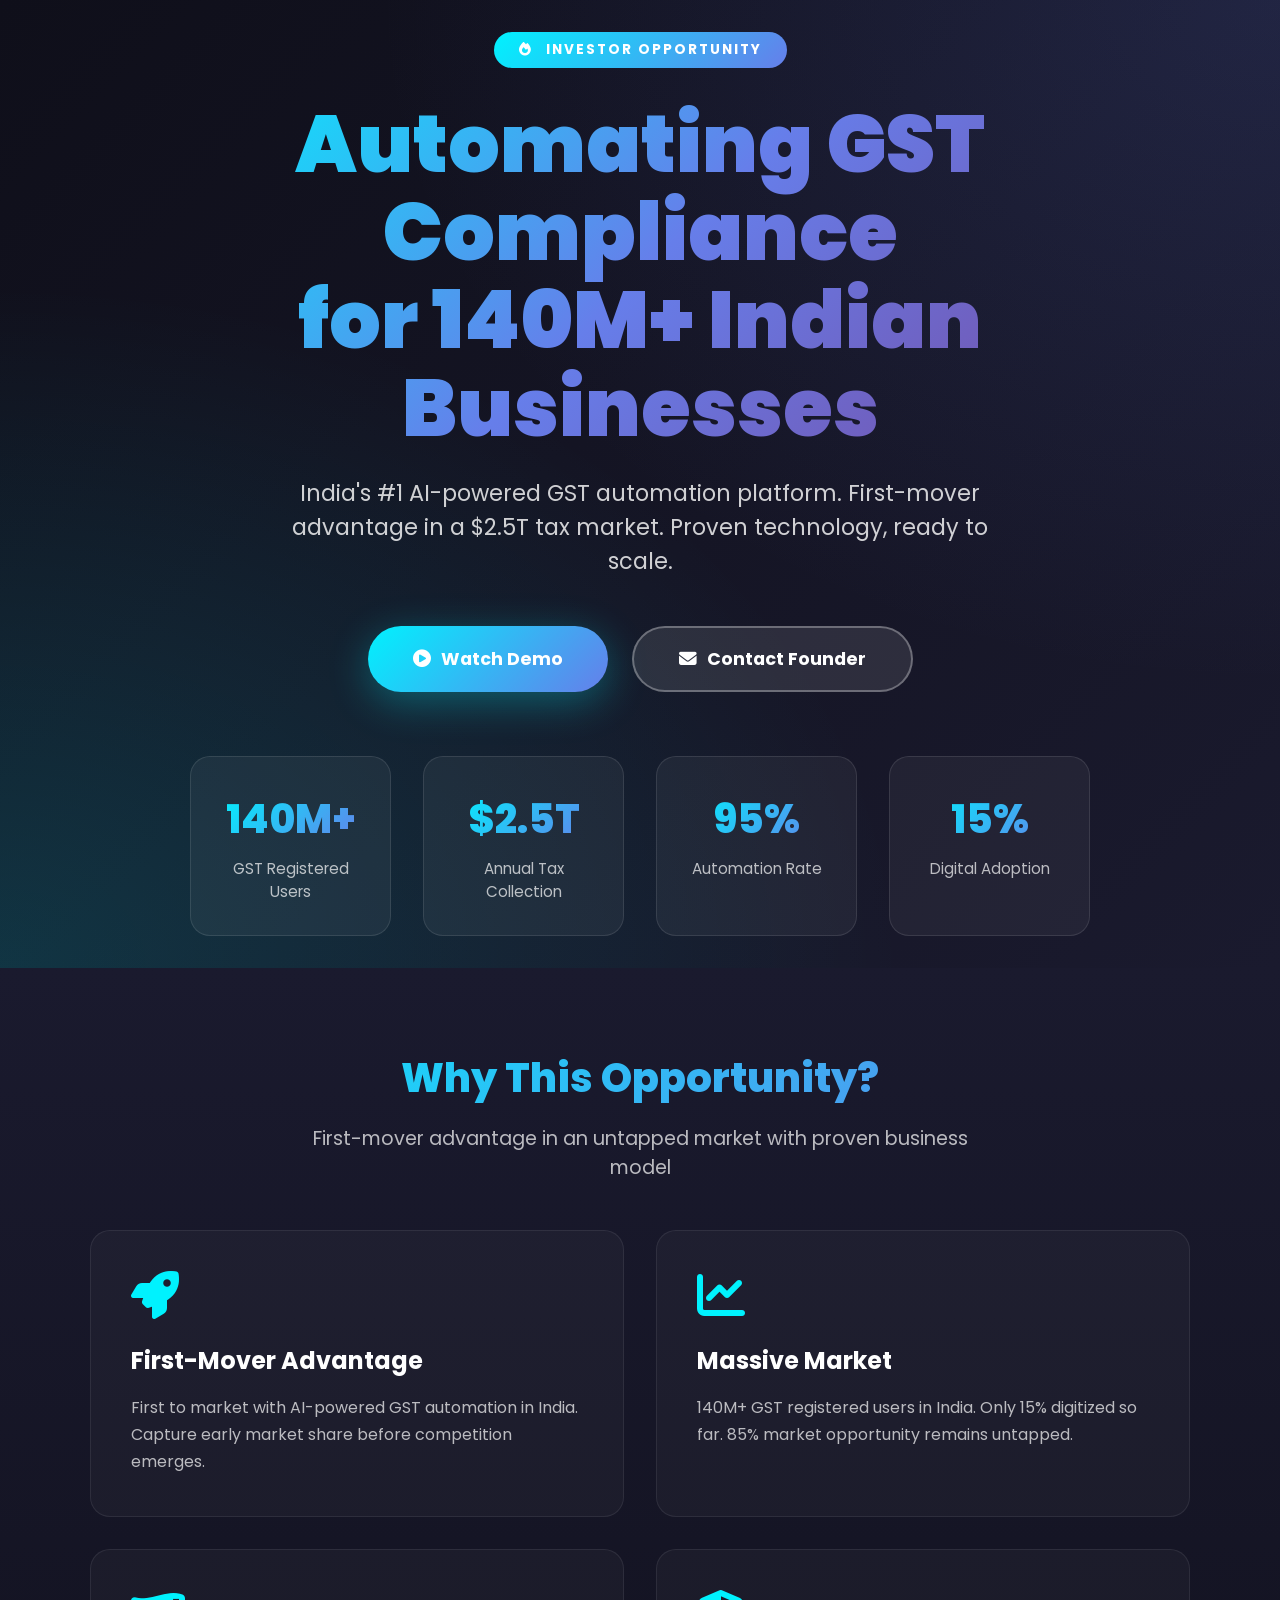
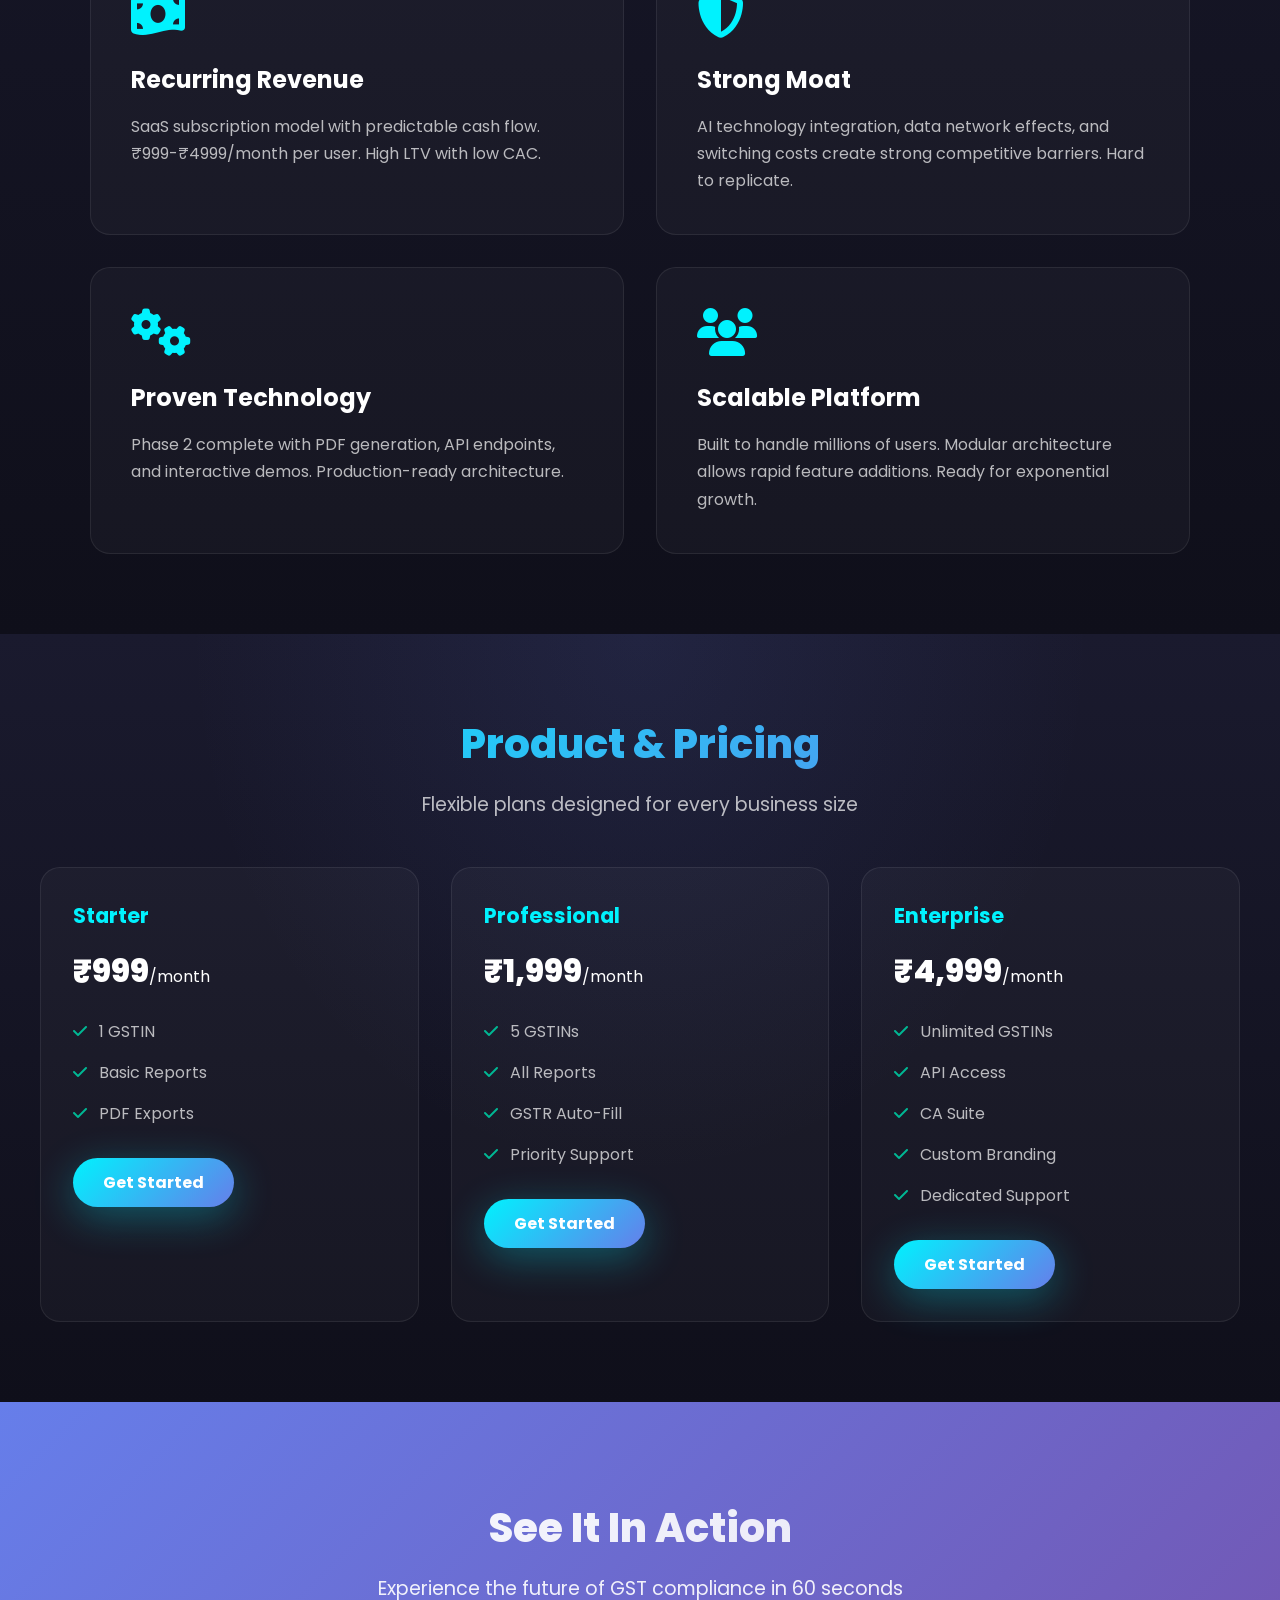
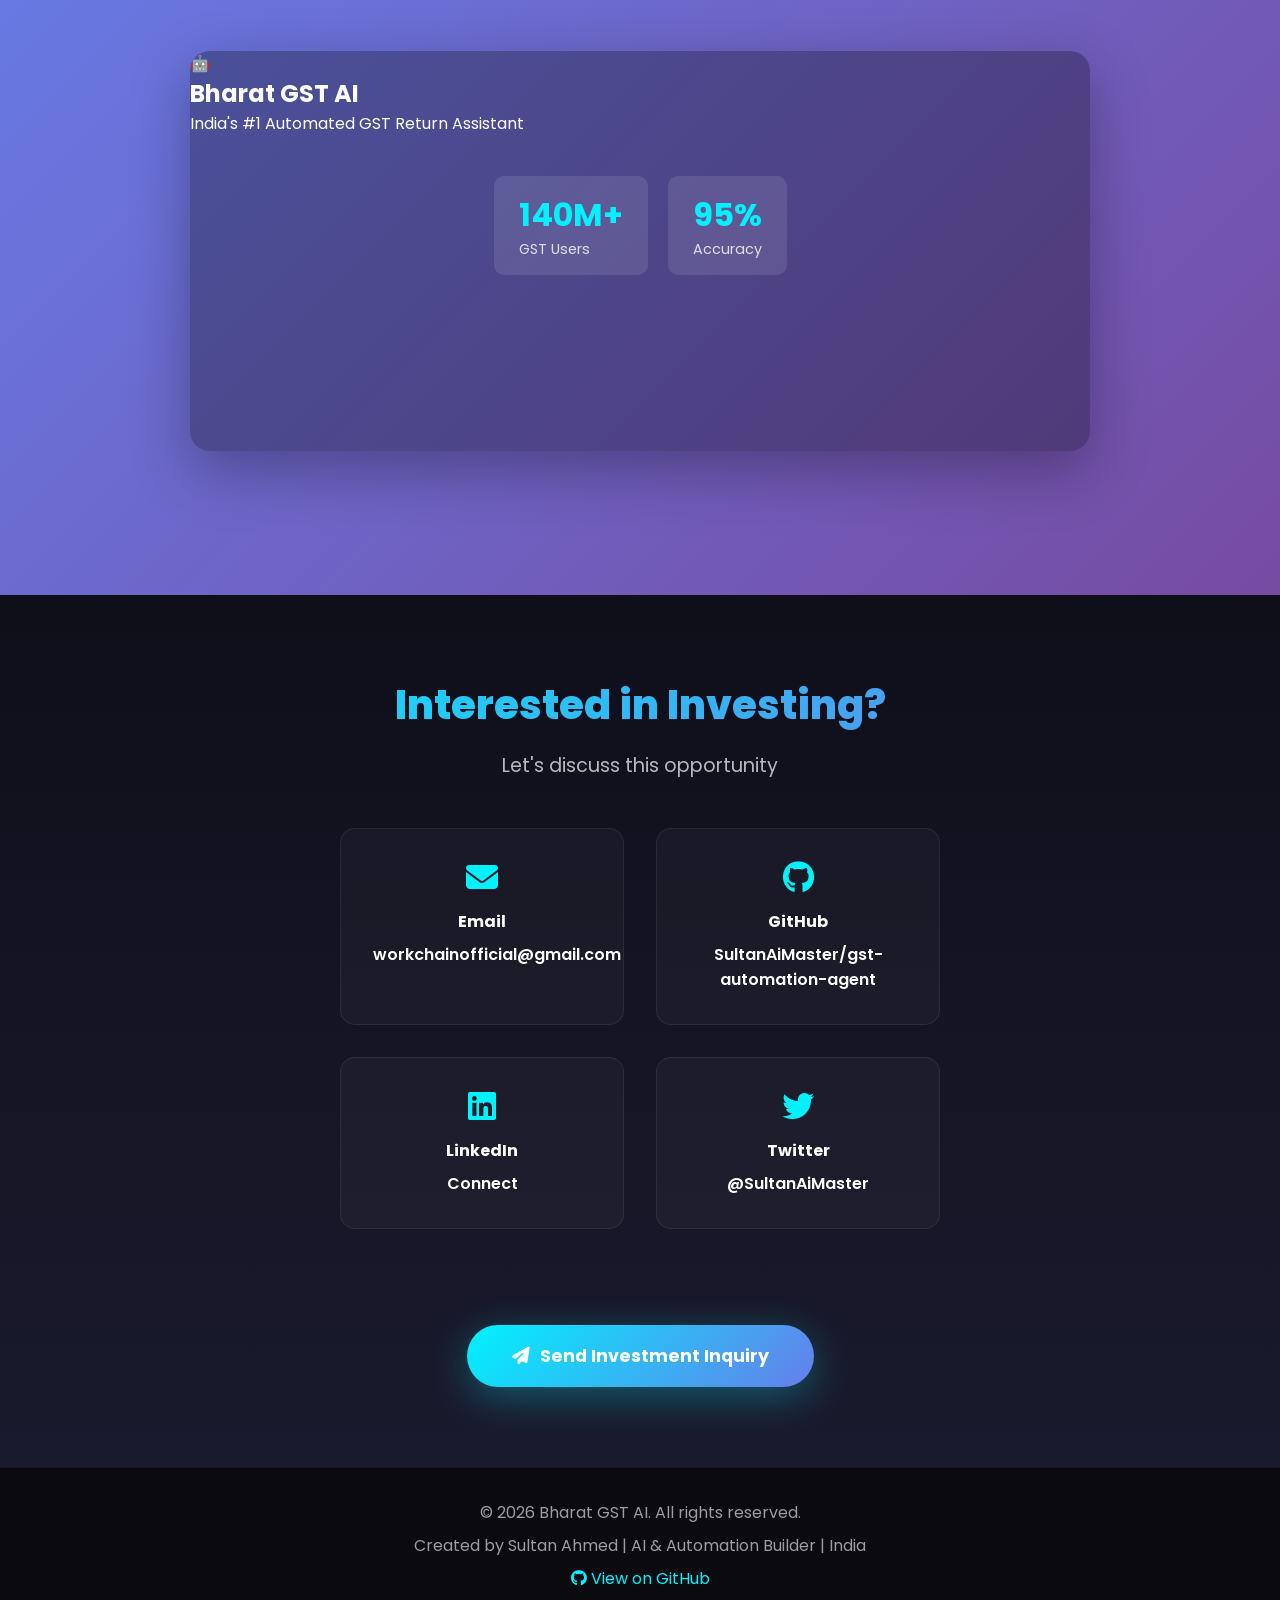
==== investor.html @ f704219b "NEW: Professional Investor Website Created 🚀 Investor-Only Landing Page Built:  Sections Created: 1." ====
<!DOCTYPE html>
<html lang="en">
<head>
    <meta charset="UTF-8">
    <meta name="viewport" content="width=device-width, initial-scale=1.0">
    <title>Bharat GST AI - Investor Opportunity</title>
    <link href="https://fonts.googleapis.com/css2?family=Poppins:wght@300;400;500;600;700;800;900&display=swap" rel="stylesheet">
    <link rel="stylesheet" href="https://cdnjs.cloudflare.com/ajax/libs/font-awesome/6.4.0/css/all.min.css">
    <style>
        * {
            margin: 0;
            padding: 0;
            box-sizing: border-box;
        }

        body {
            font-family: 'Poppins', sans-serif;
            background: linear-gradient(135deg, #0f0f1a 0%, #1a1a2e 100%);
            color: white;
            overflow-x: hidden;
        }

        /* Hero Section */
        .hero {
            min-height: 100vh;
            display: flex;
            align-items: center;
            justify-content: center;
            position: relative;
            background: radial-gradient(ellipse at top right, rgba(102, 126, 234, 0.15) 0%, transparent 50%),
                        radial-gradient(ellipse at bottom left, rgba(0, 242, 254, 0.15) 0%, transparent 50%),
                        linear-gradient(135deg, #0f0f1a 0%, #1a1a2e 100%);
            padding: 2rem;
        }

        .hero-content {
            text-align: center;
            max-width: 1000px;
            z-index: 2;
            position: relative;
        }

        .badge {
            display: inline-block;
            background: linear-gradient(135deg, #00f2fe, #667eea);
            padding: 8px 25px;
            border-radius: 50px;
            font-size: 0.85rem;
            font-weight: 700;
            letter-spacing: 2px;
            text-transform: uppercase;
            margin-bottom: 2rem;
            animation: pulse 2s infinite;
        }

        @keyframes pulse {
            0%, 100% { transform: scale(1); }
            50% { transform: scale(1.05); }
        }

        .hero h1 {
            font-size: clamp(2.5rem, 8vw, 5rem);
            font-weight: 900;
            margin-bottom: 1.5rem;
            line-height: 1.1;
            background: linear-gradient(135deg, #00f2fe 0%, #667eea 50%, #764ba2 100%);
            -webkit-background-clip: text;
            -webkit-text-fill-color: transparent;
            background-clip: text;
        }

        .hero p {
            font-size: clamp(1.1rem, 3vw, 1.4rem);
            color: rgba(255, 255, 255, 0.8);
            margin-bottom: 2rem;
            max-width: 700px;
            margin-left: auto;
            margin-right: auto;
        }

        .cta-buttons {
            display: flex;
            gap: 1.5rem;
            justify-content: center;
            flex-wrap: wrap;
            margin-top: 3rem;
        }

        .btn {
            padding: 18px 45px;
            border-radius: 50px;
            font-weight: 700;
            font-size: 1.1rem;
            text-decoration: none;
            transition: all 0.3s ease;
            display: inline-flex;
            align-items: center;
            gap: 10px;
        }

        .btn-primary {
            background: linear-gradient(135deg, #00f2fe, #667eea);
            color: white;
            box-shadow: 0 10px 40px rgba(0, 242, 254, 0.3);
        }

        .btn-primary:hover {
            transform: translateY(-3px);
            box-shadow: 0 15px 50px rgba(0, 242, 254, 0.4);
        }

        .btn-secondary {
            background: rgba(255, 255, 255, 0.1);
            color: white;
            border: 2px solid rgba(255, 255, 255, 0.3);
        }

        .btn-secondary:hover {
            background: rgba(255, 255, 255, 0.15);
            border-color: rgba(255, 255, 255, 0.5);
        }

        /* Market Stats */
        .market-stats {
            display: grid;
            grid-template-columns: repeat(auto-fit, minmax(200px, 1fr));
            gap: 2rem;
            margin-top: 4rem;
            max-width: 900px;
            margin-left: auto;
            margin-right: auto;
        }

        .stat-card {
            background: rgba(255, 255, 255, 0.05);
            border: 1px solid rgba(255, 255, 255, 0.1);
            border-radius: 20px;
            padding: 2rem;
            text-align: center;
            transition: all 0.3s ease;
        }

        .stat-card:hover {
            background: rgba(255, 255, 255, 0.1);
            border-color: rgba(0, 242, 254, 0.5);
            transform: translateY(-5px);
        }

        .stat-number {
            font-size: 2.5rem;
            font-weight: 800;
            margin-bottom: 0.5rem;
            background: linear-gradient(135deg, #00f2fe, #667eea);
            -webkit-background-clip: text;
            -webkit-text-fill-color: transparent;
            background-clip: text;
        }

        .stat-label {
            font-size: 0.95rem;
            color: rgba(255, 255, 255, 0.7);
        }

        /* Section Styles */
        section {
            padding: 5rem 2rem;
        }

        .section-title {
            font-size: 2.5rem;
            font-weight: 800;
            text-align: center;
            margin-bottom: 1rem;
            background: linear-gradient(135deg, #00f2fe, #667eea);
            -webkit-background-clip: text;
            -webkit-text-fill-color: transparent;
            background-clip: text;
        }

        .section-subtitle {
            font-size: 1.2rem;
            text-align: center;
            color: rgba(255, 255, 255, 0.7);
            margin-bottom: 3rem;
            max-width: 700px;
            margin-left: auto;
            margin-right: auto;
        }

        /* Why Invest Section */
        .why-invest {
            background: linear-gradient(180deg, #1a1a2e 0%, #0f0f1a 100%);
        }

        .benefits-grid {
            display: grid;
            grid-template-columns: repeat(auto-fit, minmax(350px, 1fr));
            gap: 2rem;
            max-width: 1100px;
            margin: 0 auto;
        }

        .benefit-card {
            background: rgba(255, 255, 255, 0.03);
            border: 1px solid rgba(255, 255, 255, 0.08);
            border-radius: 20px;
            padding: 2.5rem;
            transition: all 0.3s ease;
        }

        .benefit-card:hover {
            background: rgba(255, 255, 255, 0.08);
            border-color: rgba(0, 242, 254, 0.3);
            transform: translateY(-10px);
            box-shadow: 0 20px 40px rgba(0, 242, 254, 0.1);
        }

        .benefit-icon {
            font-size: 3rem;
            color: #00f2fe;
            margin-bottom: 1.5rem;
        }

        .benefit-card h3 {
            font-size: 1.5rem;
            margin-bottom: 1rem;
            font-weight: 700;
        }

        .benefit-card p {
            color: rgba(255, 255, 255, 0.7);
            line-height: 1.7;
        }

        /* Product Section */
        .product-section {
            background: radial-gradient(ellipse at top center, rgba(102, 126, 234, 0.1) 0%, transparent 50%),
                        linear-gradient(180deg, #1a1a2e 0%, #0f0f1a 100%);
        }

        .product-grid {
            display: grid;
            grid-template-columns: repeat(auto-fit, minmax(300px, 1fr));
            gap: 2rem;
            max-width: 1200px;
            margin: 0 auto;
        }

        .product-card {
            background: rgba(255, 255, 255, 0.03);
            border: 1px solid rgba(255, 255, 255, 0.08);
            border-radius: 20px;
            padding: 2rem;
            transition: all 0.3s ease;
        }

        .product-card:hover {
            background: rgba(255, 255, 255, 0.08);
            border-color: rgba(0, 242, 254, 0.3);
        }

        .product-card h3 {
            font-size: 1.3rem;
            margin-bottom: 0.5rem;
            color: #00f2fe;
        }

        .product-card .price {
            font-size: 2rem;
            font-weight: 800;
            margin: 1rem 0;
        }

        .product-card ul {
            list-style: none;
            margin-top: 1rem;
        }

        .product-card li {
            padding: 0.5rem 0;
            color: rgba(255, 255, 255, 0.7);
        }

        .product-card li i {
            color: #00b894;
            margin-right: 0.5rem;
        }

        /* Demo Section */
        .demo-section {
            background: linear-gradient(135deg, #667eea 0%, #764ba2 100%);
            padding: 6rem 2rem;
        }

        .demo-section .section-title {
            color: white;
            background: linear-gradient(135deg, white, rgba(255, 255, 255, 0.8));
            -webkit-background-clip: text;
            -webkit-text-fill-color: transparent;
            background-clip: text;
        }

        .demo-section .section-subtitle {
            color: rgba(255, 255, 255, 0.9);
        }

        .demo-embed {
            max-width: 900px;
            margin: 3rem auto;
            background: rgba(0, 0, 0, 0.3);
            border-radius: 20px;
            overflow: hidden;
            box-shadow: 0 20px 60px rgba(0, 0, 0, 0.3);
        }

        .demo-embed iframe {
            width: 100%;
            aspect-ratio: 16/9;
            border: none;
            display: block;
        }

        /* Contact Section */
        .contact-section {
            background: linear-gradient(180deg, #0f0f1a 0%, #1a1a2e 100%);
            text-align: center;
        }

        .contact-content {
            max-width: 600px;
            margin: 0 auto;
        }

        .contact-grid {
            display: grid;
            grid-template-columns: repeat(auto-fit, minmax(250px, 1fr));
            gap: 2rem;
            margin: 3rem 0;
        }

        .contact-card {
            background: rgba(255, 255, 255, 0.03);
            border: 1px solid rgba(255, 255, 255, 0.08);
            border-radius: 15px;
            padding: 2rem;
            transition: all 0.3s ease;
        }

        .contact-card:hover {
            background: rgba(255, 255, 255, 0.08);
            border-color: rgba(0, 242, 254, 0.3);
        }

        .contact-card i {
            font-size: 2rem;
            color: #00f2fe;
            margin-bottom: 1rem;
        }

        .contact-card a {
            color: white;
            text-decoration: none;
            font-weight: 600;
        }

        .contact-card a:hover {
            color: #00f2fe;
        }

        /* Footer */
        footer {
            background: #0a0a0f;
            padding: 2rem;
            text-align: center;
            border-top: 1px solid rgba(255, 255, 255, 0.05);
        }

        footer p {
            color: rgba(255, 255, 255, 0.6);
            margin-bottom: 0.5rem;
        }

        footer a {
            color: #00f2fe;
            text-decoration: none;
        }

        footer a:hover {
            text-decoration: underline;
        }

        /* Responsive */
        @media (max-width: 768px) {
            .hero h1 {
                font-size: 2.5rem;
            }

            .market-stats {
                grid-template-columns: 1fr 1fr;
            }

            .benefits-grid {
                grid-template-columns: 1fr;
            }

            .product-grid {
                grid-template-columns: 1fr;
            }

            .contact-grid {
                grid-template-columns: 1fr;
            }

            .cta-buttons {
                flex-direction: column;
            }

            .btn {
                width: 100%;
                justify-content: center;
            }
        }
    </style>
</head>
<body>
    <!-- Hero Section -->
    <section class="hero">
        <div class="hero-content">
            <div class="badge">
                <i class="fas fa-fire" style="margin-right: 8px;"></i>
                Investor Opportunity
            </div>
            <h1>Automating GST Compliance<br>for 140M+ Indian Businesses</h1>
            <p>
                India's #1 AI-powered GST automation platform. First-mover advantage in a $2.5T tax market. Proven technology, ready to scale.
            </p>
            <div class="cta-buttons">
                <a href="#demo" class="btn btn-primary">
                    <i class="fas fa-play-circle"></i>
                    Watch Demo
                </a>
                <a href="#contact" class="btn btn-secondary">
                    <i class="fas fa-envelope"></i>
                    Contact Founder
                </a>
            </div>

            <!-- Market Stats -->
            <div class="market-stats">
                <div class="stat-card">
                    <div class="stat-number">140M+</div>
                    <div class="stat-label">GST Registered Users</div>
                </div>
                <div class="stat-card">
                    <div class="stat-number">$2.5T</div>
                    <div class="stat-label">Annual Tax Collection</div>
                </div>
                <div class="stat-card">
                    <div class="stat-number">95%</div>
                    <div class="stat-label">Automation Rate</div>
                </div>
                <div class="stat-card">
                    <div class="stat-number">15%</div>
                    <div class="stat-label">Digital Adoption</div>
                </div>
            </div>
        </div>
    </section>

    <!-- Why Invest Section -->
    <section class="why-invest">
        <h2 class="section-title">Why This Opportunity?</h2>
        <p class="section-subtitle">First-mover advantage in an untapped market with proven business model</p>

        <div class="benefits-grid">
            <div class="benefit-card">
                <i class="fas fa-rocket benefit-icon"></i>
                <h3>First-Mover Advantage</h3>
                <p>First to market with AI-powered GST automation in India. Capture early market share before competition emerges.</p>
            </div>
            <div class="benefit-card">
                <i class="fas fa-chart-line benefit-icon"></i>
                <h3>Massive Market</h3>
                <p>140M+ GST registered users in India. Only 15% digitized so far. 85% market opportunity remains untapped.</p>
            </div>
            <div class="benefit-card">
                <i class="fas fa-money-bill-wave benefit-icon"></i>
                <h3>Recurring Revenue</h3>
                <p>SaaS subscription model with predictable cash flow. ₹999-₹4999/month per user. High LTV with low CAC.</p>
            </div>
            <div class="benefit-card">
                <i class="fas fa-shield-alt benefit-icon"></i>
                <h3>Strong Moat</h3>
                <p>AI technology integration, data network effects, and switching costs create strong competitive barriers. Hard to replicate.</p>
            </div>
            <div class="benefit-card">
                <i class="fas fa-cogs benefit-icon"></i>
                <h3>Proven Technology</h3>
                <p>Phase 2 complete with PDF generation, API endpoints, and interactive demos. Production-ready architecture.</p>
            </div>
            <div class="benefit-card">
                <i class="fas fa-users benefit-icon"></i>
                <h3>Scalable Platform</h3>
                <p>Built to handle millions of users. Modular architecture allows rapid feature additions. Ready for exponential growth.</p>
            </div>
        </div>
    </section>

    <!-- Product Section -->
    <section class="product-section">
        <h2 class="section-title">Product & Pricing</h2>
        <p class="section-subtitle">Flexible plans designed for every business size</p>

        <div class="product-grid">
            <div class="product-card">
                <h3>Starter</h3>
                <div class="price">₹999<span style="font-size: 1rem; font-weight: 400;">/month</span></div>
                <ul>
                    <li><i class="fas fa-check"></i> 1 GSTIN</li>
                    <li><i class="fas fa-check"></i> Basic Reports</li>
                    <li><i class="fas fa-check"></i> PDF Exports</li>
                </ul>
                <a href="#contact" class="btn btn-primary" style="margin-top: 1.5rem; padding: 12px 30px; font-size: 1rem;">
                    Get Started
                </a>
            </div>
            <div class="product-card">
                <h3>Professional</h3>
                <div class="price">₹1,999<span style="font-size: 1rem; font-weight: 400;">/month</span></div>
                <ul>
                    <li><i class="fas fa-check"></i> 5 GSTINs</li>
                    <li><i class="fas fa-check"></i> All Reports</li>
                    <li><i class="fas fa-check"></i> GSTR Auto-Fill</li>
                    <li><i class="fas fa-check"></i> Priority Support</li>
                </ul>
                <a href="#contact" class="btn btn-primary" style="margin-top: 1.5rem; padding: 12px 30px; font-size: 1rem;">
                    Get Started
                </a>
            </div>
            <div class="product-card">
                <h3>Enterprise</h3>
                <div class="price">₹4,999<span style="font-size: 1rem; font-weight: 400;">/month</span></div>
                <ul>
                    <li><i class="fas fa-check"></i> Unlimited GSTINs</li>
                    <li><i class="fas fa-check"></i> API Access</li>
                    <li><i class="fas fa-check"></i> CA Suite</li>
                    <li><i class="fas fa-check"></i> Custom Branding</li>
                    <li><i class="fas fa-check"></i> Dedicated Support</li>
                </ul>
                <a href="#contact" class="btn btn-primary" style="margin-top: 1.5rem; padding: 12px 30px; font-size: 1rem;">
                    Get Started
                </a>
            </div>
        </div>
    </section>

    <!-- Demo Section -->
    <section class="demo-section" id="demo">
        <h2 class="section-title">See It In Action</h2>
        <p class="section-subtitle">Experience the future of GST compliance in 60 seconds</p>

        <div class="demo-embed">
            <div id="animatedDemoVideo" style="width: 100%; height: 100%; min-height: 400px;"></div>
        </div>
    </section>

    <!-- Contact Section -->
    <section class="contact-section" id="contact">
        <h2 class="section-title">Interested in Investing?</h2>
        <p class="section-subtitle">Let's discuss this opportunity</p>

        <div class="contact-content">
            <div class="contact-grid">
                <div class="contact-card">
                    <i class="fas fa-envelope"></i>
                    <div>
                        <div style="font-weight: 700; margin-bottom: 0.5rem;">Email</div>
                        <a href="mailto:workchainofficial@gmail.com">workchainofficial@gmail.com</a>
                    </div>
                </div>
                <div class="contact-card">
                    <i class="fab fa-github"></i>
                    <div>
                        <div style="font-weight: 700; margin-bottom: 0.5rem;">GitHub</div>
                        <a href="https://github.com/SultanAiMaster/gst-automation-agent" target="_blank">SultanAiMaster/gst-automation-agent</a>
                    </div>
                </div>
                <div class="contact-card">
                    <i class="fab fa-linkedin"></i>
                    <div>
                        <div style="font-weight: 700; margin-bottom: 0.5rem;">LinkedIn</div>
                        <a href="#" target="_blank">Connect</a>
                    </div>
                </div>
                <div class="contact-card">
                    <i class="fab fa-twitter"></i>
                    <div>
                        <div style="font-weight: 700; margin-bottom: 0.5rem;">Twitter</div>
                        <a href="#" target="_blank">@SultanAiMaster</a>
                    </div>
                </div>
            </div>

            <a href="mailto:workchainofficial@gmail.com?subject=Investment%20Inquiry%20-%20Bharat%20GST%20AI" class="btn btn-primary" style="margin-top: 3rem;">
                <i class="fas fa-paper-plane"></i>
                Send Investment Inquiry
            </a>
        </div>
    </section>

    <!-- Footer -->
    <footer>
        <p>&copy; 2026 Bharat GST AI. All rights reserved.</p>
        <p>Created by Sultan Ahmed | AI & Automation Builder | India</p>
        <p>
            <a href="https://github.com/SultanAiMaster/gst-automation-agent" target="_blank">
                <i class="fab fa-github"></i> View on GitHub
            </a>
        </p>
    </footer>

    <!-- Load Demo Scripts -->
    <script src="demo-animated.js"></script>
</body>
</html>
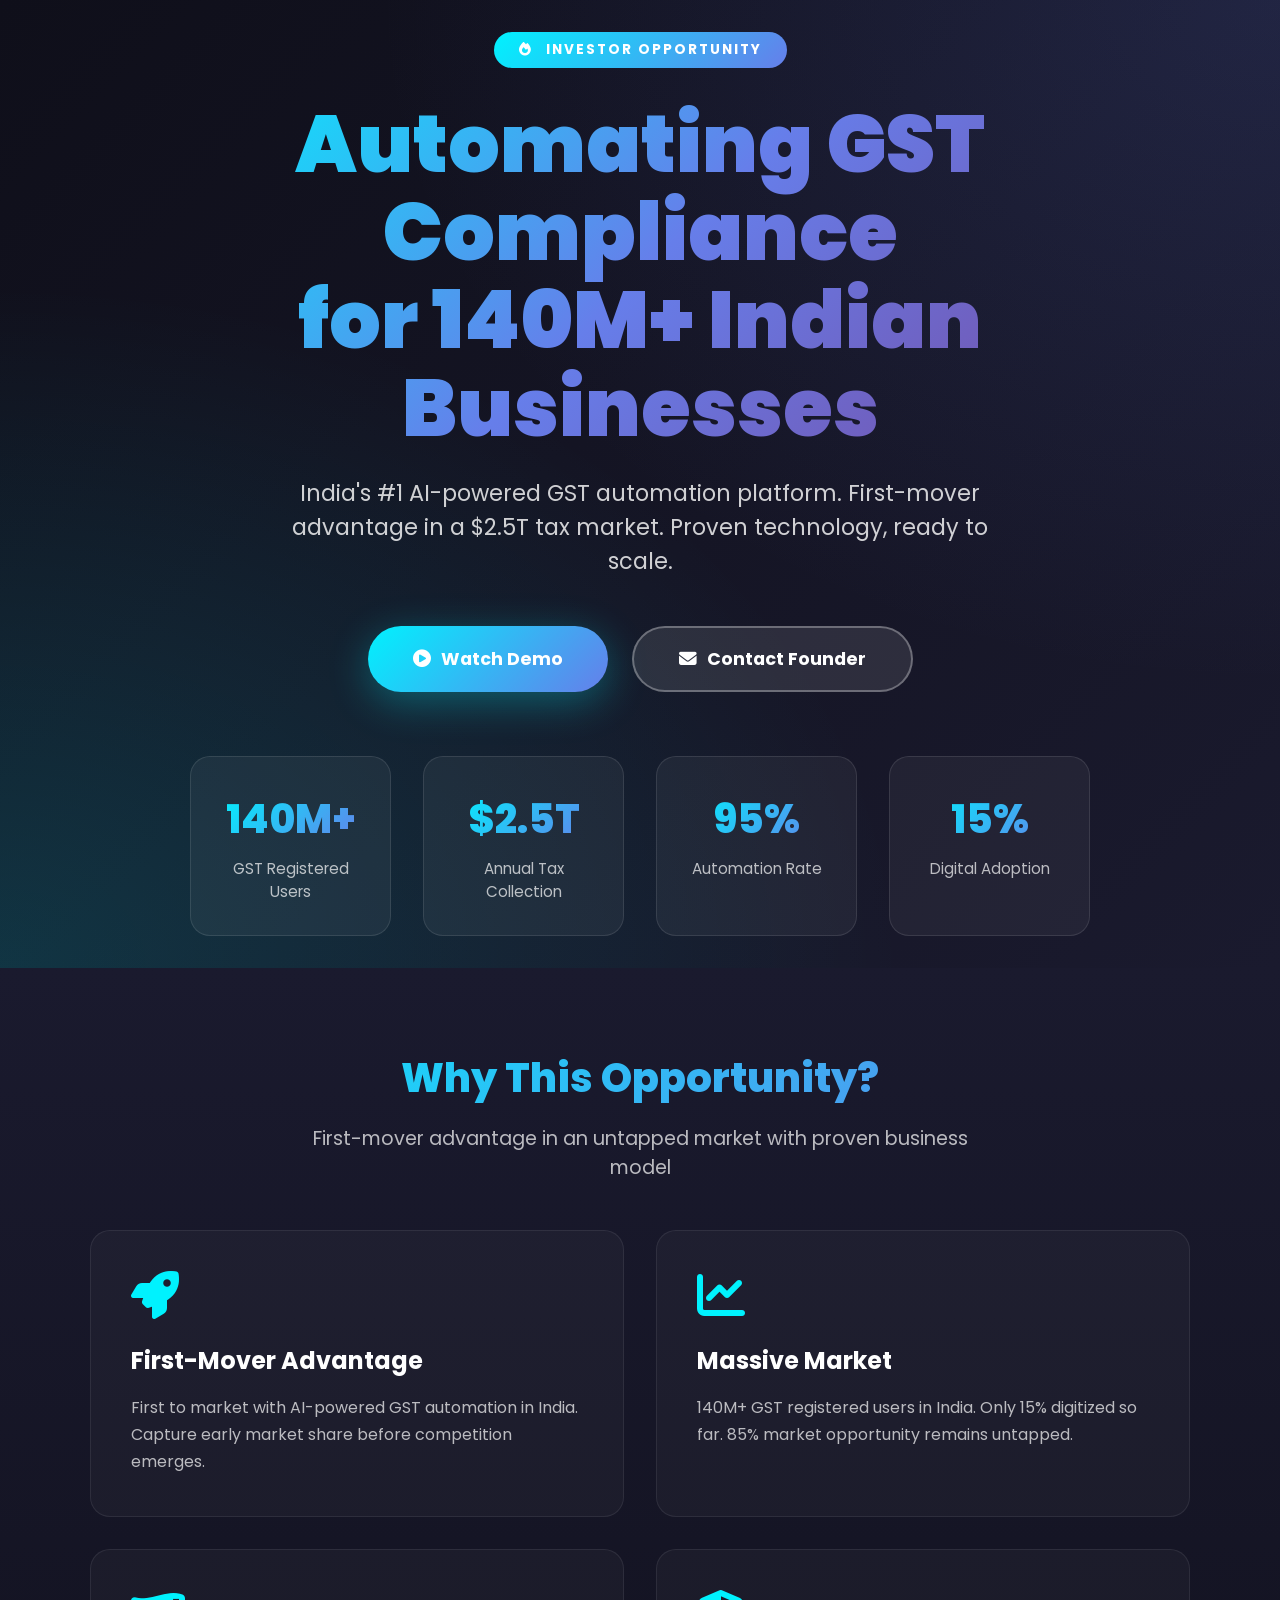
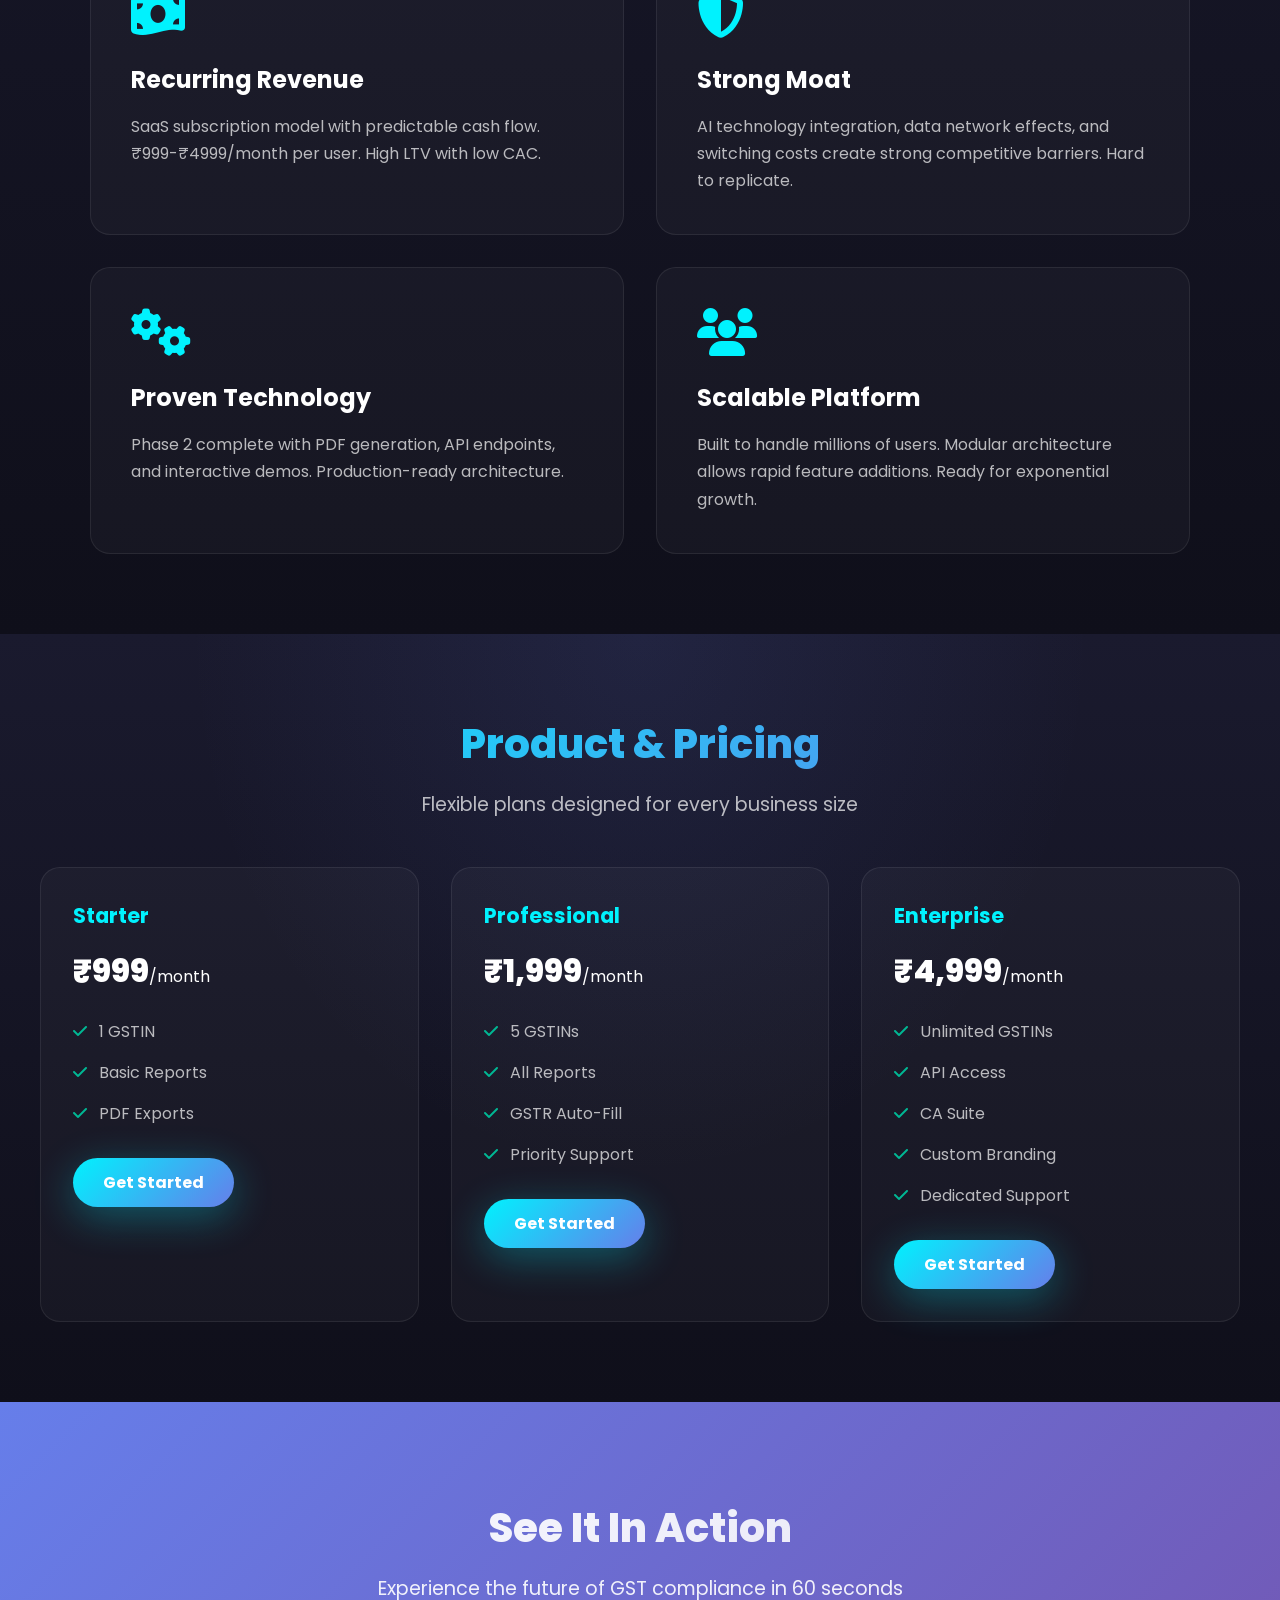
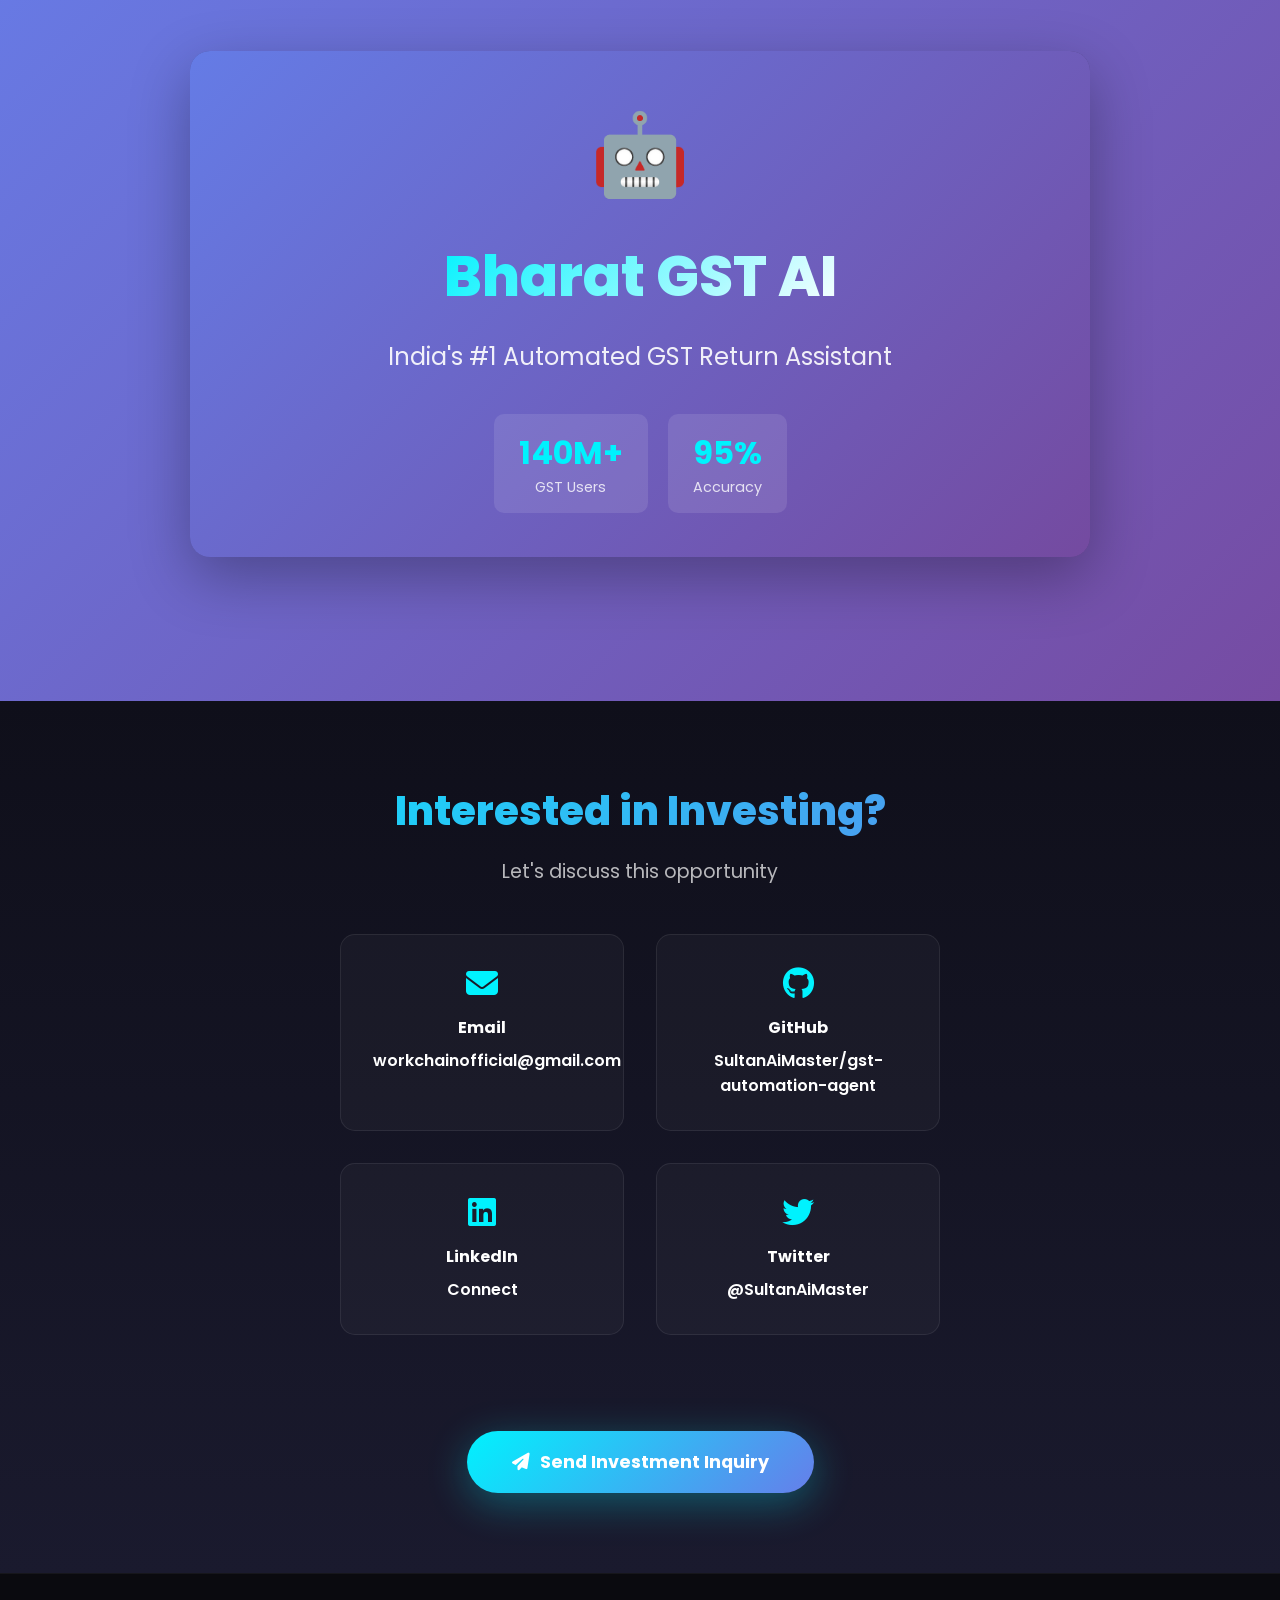
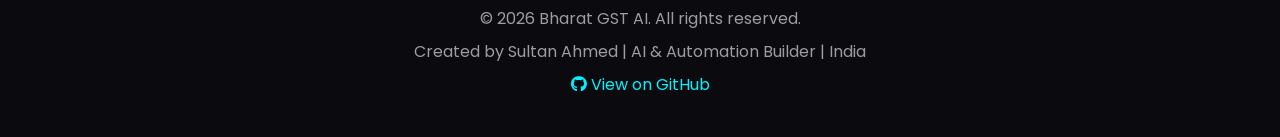
==== commit 458082d9: "Added demo files for investor page - Created investor-demo-files/ directory - Copied demo-animated.j" ====
--- a/investor.html
+++ b/investor.html
@@ -620,6 +620,7 @@
     </footer>
 
     <!-- Load Demo Scripts -->
-    <script src="demo-animated.js"></script>
+    <link rel="stylesheet" href="investor-demo-files/demo-animated.css">
+    <script src="investor-demo-files/demo-animated.js"></script>
 </body>
 </html>
--- a/investor-demo-files/demo-animated.css
+++ b/investor-demo-files/demo-animated.css
@@ -0,0 +1,424 @@
+# Animated Video Demo Styles
+.demo-video-container {
+    background: linear-gradient(135deg, #0f0f1a 0%, #1a1a2e 100%);
+    border-radius: 20px;
+    overflow: hidden;
+    position: relative;
+    box-shadow: 0 20px 60px rgba(0, 242, 254, 0.15);
+}
+
+.demo-video-player {
+    position: relative;
+    aspect-ratio: 16 / 9;
+    overflow: hidden;
+}
+
+.demo-video-slide {
+    position: absolute;
+    top: 0;
+    left: 0;
+    width: 100%;
+    height: 100%;
+    display: flex;
+    align-items: center;
+    justify-content: center;
+    opacity: 0;
+    transition: opacity 0.8s cubic-bezier(0.4, 0, 0.2, 1);
+    padding: 40px;
+}
+
+.demo-video-slide.active {
+    opacity: 1;
+}
+
+.demo-video-slide.exiting {
+    opacity: 0;
+}
+
+/* Slide 1: Introduction */
+.slide-intro {
+    background: linear-gradient(135deg, rgba(102, 126, 234, 0.95), rgba(118, 75, 162, 0.95));
+    flex-direction: column;
+    text-align: center;
+}
+
+.slide-intro .logo {
+    font-size: 5rem;
+    margin-bottom: 20px;
+    animation: pulse 2s infinite;
+}
+
+.slide-intro h1 {
+    font-size: 3.5rem;
+    font-weight: 800;
+    margin-bottom: 20px;
+    background: linear-gradient(135deg, #00f2fe, #ffffff);
+    -webkit-background-clip: text;
+    -webkit-text-fill-color: transparent;
+    background-clip: text;
+}
+
+.slide-intro p {
+    font-size: 1.5rem;
+    opacity: 0.9;
+}
+
+/* Slide 2: Problem */
+.slide-problem {
+    background: linear-gradient(135deg, rgba(214, 48, 49, 0.1), rgba(255, 255, 255, 0.05));
+    flex-direction: column;
+}
+
+ slide-problem .pain-points {
+    display: grid;
+    grid-template-columns: repeat(3, 1fr);
+    gap: 30px;
+    width: 100%;
+    max-width: 800px;
+    margin-top: 30px;
+}
+
+.slide-problem .pain-point {
+    text-align: center;
+    padding: 30px 20px;
+    background: rgba(214, 48, 49, 0.1);
+    border-radius: 15px;
+    border: 1px solid rgba(214, 48, 49, 0.3);
+    animation: shake 0.5s ease-in-out;
+}
+
+.slide-problem .pain-point i {
+    font-size: 3rem;
+    color: #d63031;
+    margin-bottom: 15px;
+}
+
+.slide-problem .pain-point h3 {
+    font-size: 1.3rem;
+    margin-bottom: 10px;
+    color: #d63031;
+}
+
+/* Slide 3: Solution */
+.slide-solution,
+.slide-gst {
+    background: rgba(0, 242, 254, 0.05);
+    flex-direction: column;
+}
+
+.slide-solution .features-grid {
+    display: grid;
+    grid-template-columns: repeat(2, 1fr);
+    gap: 30px;
+    width: 100%;
+    max-width: 900px;
+    margin-top: 30px;
+}
+
+.slide-solution .feature-card {
+    background: rgba(0, 242, 254, 0.1);
+    padding: 30px;
+    border-radius: 15px;
+    text-align: center;
+    border: 1px solid rgba(0, 242, 254, 0.3);
+    transform: scale(0.9);
+    opacity: 0;
+    animation: featurePop 0.5s ease-out forwards;
+}
+
+.slide-solution .feature-card i {
+    font-size: 2.5rem;
+    color: #00f2fe;
+    margin-bottom: 15px;
+}
+
+.slide-solution .feature-card:nth-child(1) { animation-delay: 0.1s; }
+.slide-solution .feature-card:nth-child(2) { animation-delay: 0.2s; }
+.slide-solution .feature-card:nth-child(3) { animation-delay: 0.3s; }
+.slide-solution .feature-card:nth-child(4) { animation-delay: 0.4s; }
+
+/* Slide 4: GST Calculation Animation */
+.slide-gst .gst-display {
+    background: rgba(0, 242, 254, 0.1);
+    border: 2px solid #00f2fe;
+    border-radius: 20px;
+    padding: 40px;
+    min-width: 300px;
+    text-align: center;
+}
+
+.slide-gst .gst-display .amount {
+    font-size: 4rem;
+    font-weight: 800;
+    background: linear-gradient(135deg, #00f2fe, #00b894);
+    -webkit-background-clip: text;
+    -webkit-text-fill-color: transparent;
+    background-clip: text;
+    margin-bottom: 20px;
+}
+
+.slide-gst .gst-display .gst-breakdown {
+    display: grid;
+    grid-template-columns: repeat(3, 1fr);
+    gap: 20px;
+    margin-top: 30px;
+}
+
+.slide-gst .gst-breakdown .gst-item {
+    background: rgba(255, 255, 255, 0.1);
+    padding: 20px;
+    border-radius: 10px;
+}
+
+.slide-gst .gst-breakdown .gst-item h4 {
+    font-size: 0.9rem;
+    color: rgba(255, 255, 255, 0.7);
+    margin-bottom: 10px;
+}
+
+.slide-gst .gst-breakdown .gst-item .value {
+    font-size: 1.8rem;
+    font-weight: 700;
+    color: #00f2fe;
+}
+
+/* Slide 5: PDF Generation */
+.slide-pdf {
+    background: rgba(0, 184, 148, 0.05);
+    flex-direction: column;
+}
+
+.slide-pdf .pdf-animation {
+    display: flex;
+    align-items: center;
+    gap: 40px;
+    max-width: 800px;
+}
+
+.slide-pdf .pdf-preview {
+    width: 200px;
+    height: 280px;
+    background: white;
+    border-radius: 10px;
+    padding: 20px;
+    box-shadow: 0 10px 30px rgba(0, 0, 0, 0.3);
+    animation: pulse 2s infinite;
+}
+
+.slide-pdf .pdf-preview .invoice-header {
+    background: #667eea;
+    width: 100%;
+    height: 40px;
+    border-radius: 5px;
+    margin-bottom: 15px;
+}
+
+.slide-pdf .pdf-preview .invoice-lines {
+    display: flex;
+    flex-direction: column;
+    gap: 8px;
+}
+
+.slide-pdf .pdf-preview .line {
+    height: 8px;
+    background: #f0f0f0;
+    border-radius: 4px;
+}
+
+.slide-pdf .pdf-preview .line.short { width: 80%; }
+.slide-pdf .pdf-preview .line.medium { width: 60%; }
+.slide-pdf .pdf-preview .line.long { width: 90%; }
+
+.slide-pdf .success-animation {
+    text-align: center;
+    padding: 40px;
+
+}
+
+.slide-pdf .success-animation .check {
+    font-size: 6rem;
+    color: #00b894;
+    margin-bottom: 20px;
+    animation: scaleIn 0.5s ease-out;
+}
+
+/* Slide 6: GSTR Returns */
+.slide-gstr {
+    background: rgba(102, 126, 234, 0.05);
+    flex-direction: column;
+}
+
+.slide-gstr .gstr-cards {
+    display: grid;
+    grid-template-columns: repeat(3, 1fr);
+    gap: 30px;
+    width: 100%;
+    max-width: 900px;
+    margin-top: 30px;
+}
+
+.slide-gstr .gstr-card {
+    text-align: center;
+    padding: 30px 20px;
+    background: rgba(0, 242, 254, 0.1);
+    border-radius: 15px;
+    border: 2px solid rgba(0, 242, 254, 0.3);
+}
+
+.slide-gstr .gstr-card i {
+    font-size: 3rem;
+    color: #00f2fe;
+    margin-bottom: 15px;
+}
+
+.slide-gstr .gstr-card .status {
+    font-size: 1.5rem;
+    font-weight: 700;
+    color: #00b894;
+    margin-top: 10px;
+}
+
+.slide-gstr .time-saved {
+    background: linear-gradient(135deg, #00f2fe, #667eea);
+    padding: 20px 40px;
+    border-radius: 50px;
+    margin-top: 30px;
+    font-size: 1.3rem;
+    font-weight: 700;
+    animation: pulse 2s infinite;
+}
+
+/* Slide 7: CTA */
+.slide-cta {
+    background: linear-gradient(135deg, #667eea, #764ba2);
+    flex-direction: column;
+    text-align: center;
+}
+
+.slide-cta h2 {
+    font-size: 3rem;
+    margin-bottom: 20px;
+}
+
+.slide-cta .cta-button {
+    display: inline-block;
+    background: white;
+    color: #667eea;
+    padding: 20px 50px;
+    border-radius: 50px;
+    font-size: 1.3rem;
+    font-weight: 700;
+    text-decoration: none;
+    margin-top: 30px;
+    animation: bounce 2s infinite;
+}
+
+/* Video Controls */
+.demo-video-controls {
+    position: absolute;
+    bottom: 0;
+    left: 0;
+    right: 0;
+    background: rgba(0, 0, 0, 0.85);
+    padding: 15px 20px;
+    display: flex;
+    align-items: center;
+    gap: 20px;
+    z-index: 10;
+}
+
+.demo-video-controls .play-btn {
+    background: none;
+    border: none;
+    color: white;
+    font-size: 1.5rem;
+    cursor: pointer;
+    transition: all 0.3s ease;
+}
+
+.demo-video-controls .play-btn:hover {
+    color: #00f2fe;
+    transform: scale(1.1);
+}
+
+.demo video-controls .progress-bar {
+    flex: 1;
+    height: 6px;
+    background: rgba(255, 255, 255, 0.2);
+    border-radius: 3px;
+    overflow: hidden;
+}
+
+.demo-video-controls .progress-fill {
+    height: 100%;
+    background: linear-gradient(90deg, #00f2fe, #667eea);
+    border-radius: 3px;
+    transition: width 0.3s ease;
+}
+
+.demo-video-controls .time-display {
+    color: rgba(255, 255, 255, 0.8);
+    font-size: 0.9rem;
+    font-family: monospace;
+}
+
+.demo-video-controls .slide-number {
+    color: rgba(255, 255, 255, 0.6);
+    font-size: 0.9rem;
+}
+
+/* Animations */
+@keyframes pulse {
+    0%, 100% { transform: scale(1); }
+    50% { transform: scale(1.05); }
+}
+
+@keyframes shake {
+    0%, 100% { transform: translateX(0); }
+    25% { transform: translateX(-5px); }
+    75% { transform: translateX(5px); }
+}
+
+@keyframes featurePop {
+    from {
+        transform: scale(0.9);
+        opacity: 0;
+    }
+    to {
+        transform: scale(1);
+        opacity: 1;
+    }
+}
+
+@keyframes scaleIn {
+    from { transform: scale(0); }
+    to { transform: scale(1); }
+}
+
+@keyframes bounce {
+    0%, 100% { transform: translateY(0); }
+    50% { transform: translateY(-10px); }
+}
+
+/* Responsive */
+@media (max-width: 768px) {
+    .slide-solution .features-grid {
+        grid-template-columns: 1fr;
+    }
+
+    .slide-problem .pain-points {
+        grid-template-columns: 1fr;
+    }
+
+    .slide-gstr .gstr-cards {
+        grid-template-columns: 1fr;
+    }
+
+    .slide-pdf .pdf-animation {
+        flex-direction: column;
+    }
+
+    .slide-cta h2 {
+        font-size: 2rem;
+    }
+}
